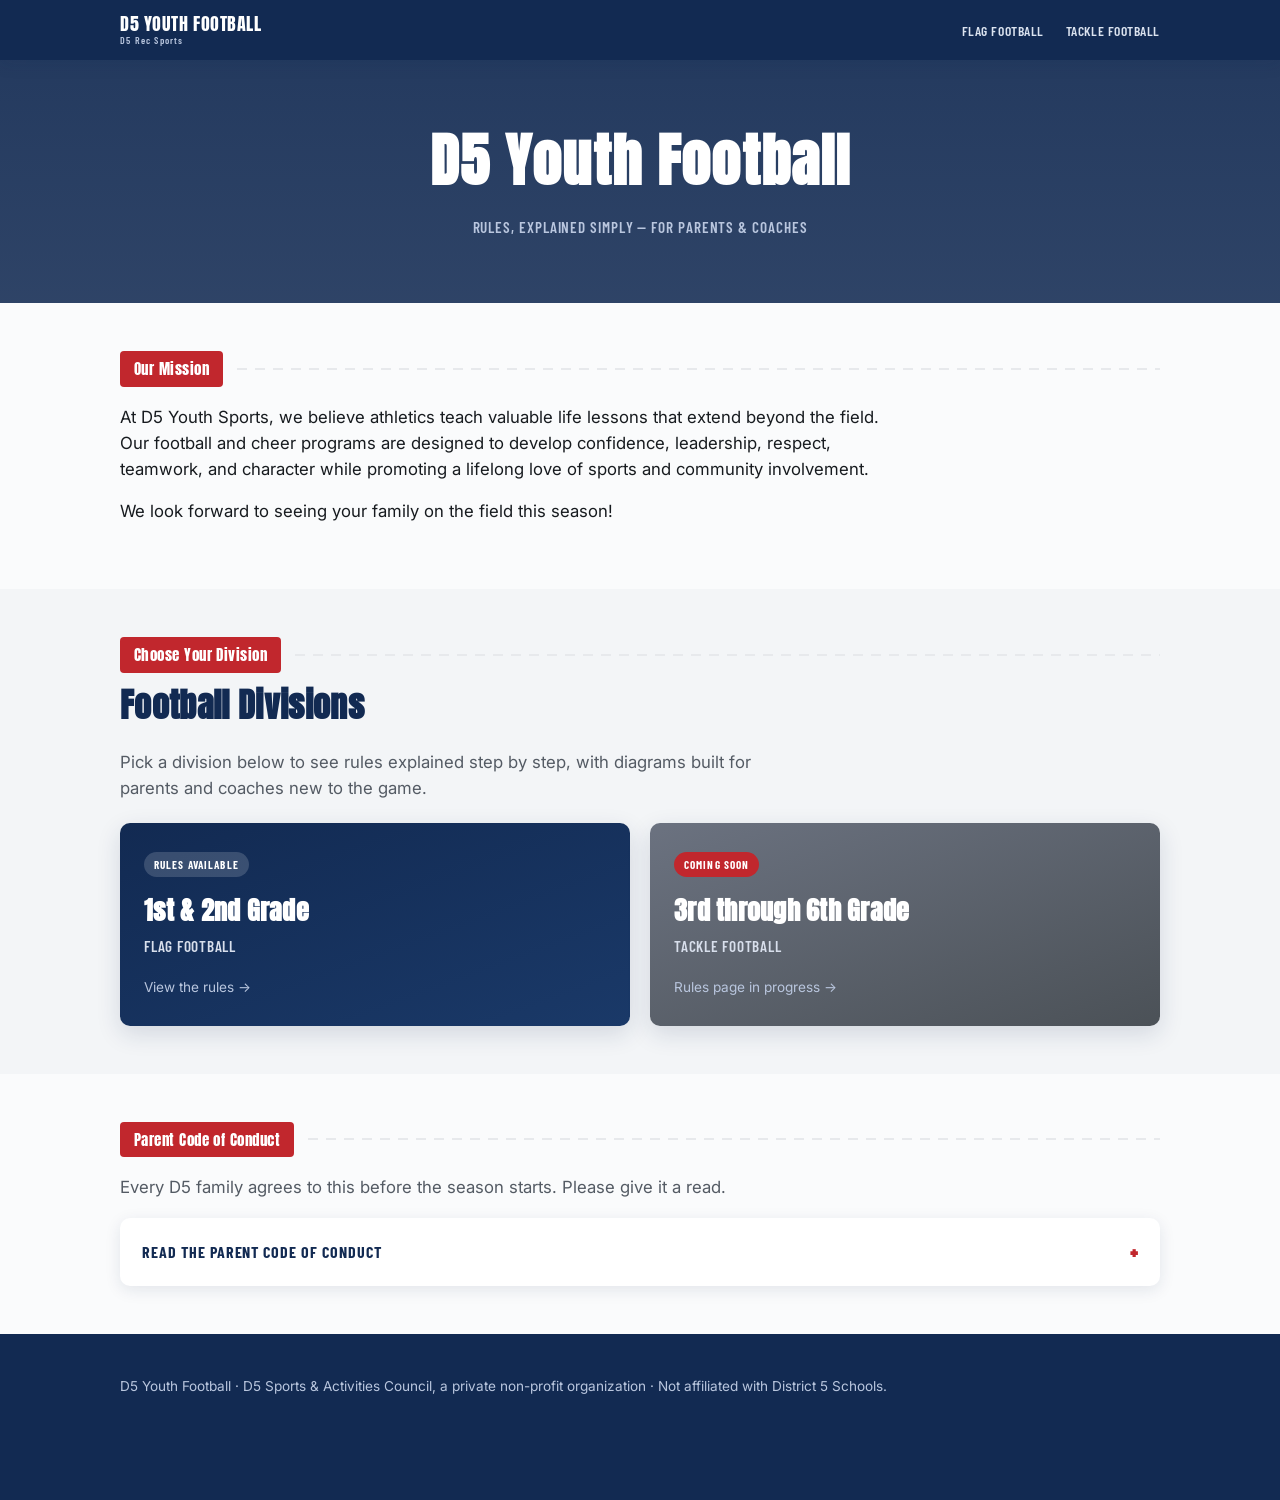
==== index.html @ 99e87cfe "Add files via upload" ====
<!DOCTYPE html>
<html lang="en">
<head>
<meta charset="UTF-8">
<meta name="viewport" content="width=device-width, initial-scale=1.0">
<title>D5 Youth Football — Rules, Made Simple</title>
<meta name="description" content="D5 Youth Football rules explained simply for parents and coaches — flag football (1st & 2nd grade) and tackle football (3rd–6th grade).">
<link rel="stylesheet" href="assets/styles.css">
</head>
<body>

<header class="site-header">
  <div class="wrap">
    <a href="index.html" class="brand">
      <img src="assets/images/rebels_logo.png" alt="D5 Rebels logo" onerror="this.style.display='none'">
      <span class="brand-text">D5 YOUTH FOOTBALL<small>D5 Rec Sports</small></span>
    </a>
    <nav>
      <a href="flag-football.html">Flag Football</a>
      <a href="tackle-football.html">Tackle Football</a>
    </nav>
  </div>
</header>

<section class="hero">
  <div class="wrap">
    <img class="hero-logo" src="assets/images/rebels_logo.png" alt="D5 Rebels logo" onerror="this.style.display='none'">
    <h1>D5 Youth Football</h1>
    <p class="tagline">Rules, Explained Simply — For Parents &amp; Coaches</p>
  </div>
</section>

<section id="mission">
  <div class="wrap">
    <div class="yard-marker"><span class="flag">Our Mission</span><span class="rule"></span></div>
    <p class="lede" style="max-width:760px; font-size:1.05rem; color:var(--ink);">
      At D5 Youth Sports, we believe athletics teach valuable life lessons that extend beyond the field.
      Our football and cheer programs are designed to develop confidence, leadership, respect, teamwork,
      and character while promoting a lifelong love of sports and community involvement.
    </p>
    <p class="lede" style="max-width:760px; font-size:1.05rem; color:var(--ink);">
      We look forward to seeing your family on the field this season!
    </p>
  </div>
</section>

<section class="alt" id="divisions">
  <div class="wrap">
    <div class="yard-marker"><span class="flag">Choose Your Division</span><span class="rule"></span></div>
    <h2 class="section-title">Football Divisions</h2>
    <p class="lede">Pick a division below to see rules explained step by step, with diagrams built for parents and coaches new to the game.</p>

    <div class="grid-2" style="margin-top:22px;">
      <a href="flag-football.html" class="division-card">
        <span class="badge">Rules Available</span>
        <h3>1st &amp; 2nd Grade</h3>
        <p>Flag Football</p>
        <div class="go">View the rules →</div>
      </a>

      <a href="tackle-football.html" class="division-card disabled">
        <span class="badge soon">Coming Soon</span>
        <h3>3rd through 6th Grade</h3>
        <p>Tackle Football</p>
        <div class="go">Rules page in progress →</div>
      </a>
    </div>
  </div>
</section>

<section id="conduct">
  <div class="wrap">
    <div class="yard-marker"><span class="flag">Parent Code of Conduct</span><span class="rule"></span></div>
    <p class="lede" style="margin-bottom:18px;">Every D5 family agrees to this before the season starts. Please give it a read.</p>

    <details class="expand">
      <summary>Read the Parent Code of Conduct</summary>
      <div class="body">
        <p>
          Parents — please note that D5SAC and D5Rebels is a private organization that is not affiliated
          with District 5 Schools. We reserve the right to deny participation to any parent or player for
          any reason. If you as a parent misbehave in any way during a D5Rebels event, we reserve the right
          to permanently suspend your participation, including the participation of your children. We have
          permanently banned parents and players for disrespectful behavior towards staff, officials, and
          other players.
        </p>
        <p>
          Sportsmanship is mandatory. Failure to abide by the parent code of conduct will result in your
          child being denied participation. Officials and coaches make mistakes all the time — they are
          human, and most are volunteering their time. Cheer <em>for</em> the kids and keep it positive.
          Leave the coaching to the coaches! If you're not qualified nor willing to donate your time to
          make it better, please keep negative comments and actions to yourself. We are not the MLB, NBA,
          or NFL — we are volunteers for games played by children. Keep it in perspective.
        </p>
        <p>Additionally, parents agree to abide by the terms and rules listed below:</p>
        <ul>
          <li>All practices and games are mandatory. Arriving on time to practices, and 30 minutes before game start, is crucial for the success of the team.</li>
          <li>An excused absence or tardiness must be communicated to the coach by a parent/guardian as soon as possible.</li>
          <li>Any unexcused absence in the week leading up to a game will automatically disqualify an athlete from participating in that game.</li>
          <li>Social media will not be used to bully, harass, or misrepresent a fellow athlete — either on the team or anyone within the D5Rebels program — per South Carolina Law 59-63-120.</li>
        </ul>
      </div>
    </details>
  </div>
</section>

<footer class="site-footer">
  <div class="wrap">
    <p>D5 Youth Football &middot; D5 Sports &amp; Activities Council, a private non-profit organization &middot; Not affiliated with District 5 Schools.</p>
  </div>
</footer>

<script src="assets/main.js"></script>
</body>
</html>
---- assets/styles.css ----
/* =========================================================
   D5 YOUTH FOOTBALL — shared design tokens & base styles
   ========================================================= */

@import url('https://fonts.googleapis.com/css2?family=Anton&family=Barlow+Condensed:wght@600;700&family=Inter:wght@400;500;600;700&display=swap');

:root {
  /* Brand palette — Rebels royal blue / gray / red */
  --rebel-blue:        #122A52;
  --rebel-blue-bright: #2E5CA6;
  --rebel-red:         #C1272D;
  --steel-gray:        #545B64;
  --light-gray:        #E7E9EC;
  --fog:                #F3F5F7;
  --chalk-white:       #FAFBFC;
  --ink:               #171B1F;

  /* Field-diagram palette (kept separate from brand palette on purpose) */
  --turf-green:      #2E7D46;
  --turf-green-dark: #235C34;
  --turf-line:       #FFFFFF;
  --turf-number:     #EAF3EC;

  /* Type */
  --font-display: 'Anton', 'Arial Narrow', sans-serif;
  --font-eyebrow: 'Barlow Condensed', 'Arial Narrow', sans-serif;
  --font-body:    'Inter', -apple-system, BlinkMacSystemFont, 'Segoe UI', sans-serif;

  /* Layout */
  --max-width: 1080px;
  --radius: 10px;
  --shadow-soft: 0 4px 16px rgba(18, 42, 82, 0.10);
  --shadow-card: 0 8px 24px rgba(18, 42, 82, 0.14);
}

* { box-sizing: border-box; }

html {
  scroll-behavior: smooth;
}

@media (prefers-reduced-motion: reduce) {
  html { scroll-behavior: auto; }
  * { animation-duration: 0.01ms !important; transition-duration: 0.01ms !important; }
}

body {
  margin: 0;
  font-family: var(--font-body);
  color: var(--ink);
  background: var(--chalk-white);
  line-height: 1.55;
  -webkit-font-smoothing: antialiased;
}

img { max-width: 100%; display: block; }

a { color: var(--rebel-blue-bright); text-decoration: none; }
a:hover { text-decoration: underline; }

:focus-visible {
  outline: 3px solid var(--rebel-red);
  outline-offset: 2px;
}

.wrap {
  max-width: var(--max-width);
  margin: 0 auto;
  padding: 0 20px;
}

/* ---------- Eyebrow / yard-marker labels ---------- */
.eyebrow {
  font-family: var(--font-eyebrow);
  font-weight: 700;
  text-transform: uppercase;
  letter-spacing: 0.14em;
  font-size: 0.78rem;
  color: var(--rebel-blue-bright);
}

/* ---------- Site header ---------- */
.site-header {
  background: var(--rebel-blue);
  color: #fff;
  padding: 14px 0;
  position: sticky;
  top: 0;
  z-index: 40;
  box-shadow: var(--shadow-soft);
}

.site-header .wrap {
  display: flex;
  align-items: center;
  justify-content: space-between;
  gap: 16px;
}

.brand {
  display: flex;
  align-items: center;
  gap: 12px;
  color: #fff;
}
.brand:hover { text-decoration: none; }

.brand img {
  height: 40px;
  width: 40px;
  object-fit: contain;
  border-radius: 6px;
  background: rgba(255,255,255,0.08);
}

.brand-text {
  font-family: var(--font-display);
  letter-spacing: 0.03em;
  font-size: 1.15rem;
  line-height: 1;
}
.brand-text small {
  display: block;
  font-family: var(--font-eyebrow);
  font-weight: 600;
  letter-spacing: 0.12em;
  font-size: 0.62rem;
  color: #B9C6DE;
  margin-top: 4px;
}

.site-header nav a {
  color: #DCE4F0;
  font-family: var(--font-eyebrow);
  font-weight: 600;
  letter-spacing: 0.04em;
  text-transform: uppercase;
  font-size: 0.85rem;
  margin-left: 18px;
}
.site-header nav a:hover { color: #fff; }

/* ---------- Hero ---------- */
.hero {
  background:
    linear-gradient(180deg, rgba(18,42,82,0.92), rgba(18,42,82,0.88)),
    repeating-linear-gradient(90deg, rgba(255,255,255,0.05) 0 2px, transparent 2px 64px);
  color: #fff;
  padding: 56px 0 64px;
  text-align: center;
}

.hero-logo {
  height: 96px;
  width: 96px;
  object-fit: contain;
  margin: 0 auto 18px;
  border-radius: 14px;
  background: rgba(255,255,255,0.08);
  padding: 8px;
}

.hero h1 {
  font-family: var(--font-display);
  font-size: clamp(2.2rem, 6vw, 3.6rem);
  letter-spacing: 0.02em;
  margin: 0 0 10px;
}

.hero p.tagline {
  font-family: var(--font-eyebrow);
  font-weight: 600;
  letter-spacing: 0.06em;
  text-transform: uppercase;
  color: #B9C6DE;
  font-size: 0.95rem;
  margin: 0;
}

/* ---------- Sections ---------- */
section { padding: 48px 0; }
section.alt { background: var(--fog); }

h2.section-title {
  font-family: var(--font-display);
  font-size: clamp(1.5rem, 4vw, 2.1rem);
  letter-spacing: 0.01em;
  color: var(--rebel-blue);
  margin: 6px 0 18px;
}

.lede {
  color: var(--steel-gray);
  font-size: 1.05rem;
  max-width: 640px;
}

/* ---------- Yard-marker section divider (signature element) ---------- */
.yard-marker {
  display: flex;
  align-items: center;
  gap: 14px;
  margin: 0 0 6px;
}
.yard-marker .flag {
  font-family: var(--font-display);
  background: var(--rebel-red);
  color: #fff;
  padding: 6px 14px;
  border-radius: 4px;
  font-size: 0.95rem;
  letter-spacing: 0.03em;
  white-space: nowrap;
}
.yard-marker .rule {
  flex: 1;
  height: 2px;
  background: repeating-linear-gradient(90deg, var(--light-gray) 0 10px, transparent 10px 18px);
}

/* ---------- Cards ---------- */
.card {
  background: #fff;
  border-radius: var(--radius);
  box-shadow: var(--shadow-soft);
  padding: 24px;
}

.grid-2 {
  display: grid;
  grid-template-columns: 1fr 1fr;
  gap: 20px;
}

@media (max-width: 720px) {
  .grid-2 { grid-template-columns: 1fr; }
}

/* ---------- Division picker ---------- */
.division-card {
  display: block;
  background: linear-gradient(160deg, var(--rebel-blue), #1A3968);
  color: #fff;
  border-radius: var(--radius);
  padding: 28px 24px;
  box-shadow: var(--shadow-card);
  transition: transform 0.15s ease, box-shadow 0.15s ease;
  position: relative;
  overflow: hidden;
}
.division-card:hover, .division-card:focus-visible {
  transform: translateY(-3px);
  text-decoration: none;
  box-shadow: 0 12px 28px rgba(18,42,82,0.22);
}
.division-card.disabled {
  background: linear-gradient(160deg, #6b7280, #4B5157);
  cursor: default;
}
.division-card .badge {
  font-family: var(--font-eyebrow);
  font-weight: 700;
  letter-spacing: 0.1em;
  text-transform: uppercase;
  font-size: 0.7rem;
  background: rgba(255,255,255,0.16);
  display: inline-block;
  padding: 4px 10px;
  border-radius: 20px;
  margin-bottom: 14px;
}
.division-card .badge.soon { background: var(--rebel-red); }
.division-card h3 {
  font-family: var(--font-display);
  font-size: 1.6rem;
  margin: 0 0 4px;
  letter-spacing: 0.01em;
}
.division-card p {
  margin: 0;
  color: #D8DFEC;
  font-family: var(--font-eyebrow);
  font-weight: 600;
  letter-spacing: 0.05em;
  text-transform: uppercase;
  font-size: 0.95rem;
}
.division-card .go {
  margin-top: 18px;
  font-size: 0.85rem;
  color: #B9C6DE;
}

/* ---------- Details / expand (code of conduct) ---------- */
details.expand {
  background: #fff;
  border-radius: var(--radius);
  box-shadow: var(--shadow-soft);
  padding: 18px 22px;
}
details.expand summary {
  cursor: pointer;
  font-family: var(--font-eyebrow);
  font-weight: 700;
  text-transform: uppercase;
  letter-spacing: 0.06em;
  color: var(--rebel-blue);
  list-style: none;
  display: flex;
  align-items: center;
  justify-content: space-between;
}
details.expand summary::-webkit-details-marker { display: none; }
details.expand summary::after {
  content: "+";
  font-family: var(--font-display);
  font-size: 1.3rem;
  color: var(--rebel-red);
  transition: transform 0.2s ease;
}
details.expand[open] summary::after { transform: rotate(45deg); }
details.expand .body { padding-top: 14px; color: var(--steel-gray); }
details.expand .body p { margin: 0 0 12px; }
details.expand .body ul { margin: 0 0 12px; padding-left: 20px; }

/* ---------- Footer ---------- */
.site-footer {
  background: var(--rebel-blue);
  color: #B9C6DE;
  padding: 28px 0 90px; /* extra bottom padding so glossary drawer never covers content */
  font-size: 0.85rem;
}
.site-footer a { color: #fff; }

/* ---------- Sticky sub-nav (rules pages) ---------- */
.subnav {
  position: sticky;
  top: 68px;
  z-index: 30;
  background: #fff;
  border-bottom: 1px solid var(--light-gray);
  box-shadow: 0 2px 8px rgba(0,0,0,0.04);
  overflow-x: auto;
  white-space: nowrap;
}
.subnav .wrap { padding: 10px 20px; }
.subnav a {
  font-family: var(--font-eyebrow);
  font-weight: 600;
  text-transform: uppercase;
  letter-spacing: 0.04em;
  font-size: 0.78rem;
  color: var(--steel-gray);
  margin-right: 22px;
  padding-bottom: 4px;
  border-bottom: 2px solid transparent;
}
.subnav a:hover, .subnav a.active {
  color: var(--rebel-blue);
  border-bottom-color: var(--rebel-red);
  text-decoration: none;
}

/* ---------- Rule callouts ---------- */
.callout {
  border-left: 4px solid var(--rebel-red);
  background: #FCEEEE;
  padding: 14px 18px;
  border-radius: 6px;
  margin: 18px 0;
  font-size: 0.95rem;
}
.callout strong { color: var(--rebel-red); }

.callout.blue {
  border-left-color: var(--rebel-blue-bright);
  background: #EBF1FA;
}
.callout.blue strong { color: var(--rebel-blue-bright); }

/* ---------- Stat pills (scoring) ---------- */
.pill-row {
  display: flex;
  flex-wrap: wrap;
  gap: 14px;
  margin-top: 18px;
}
.pill {
  background: #fff;
  border-radius: var(--radius);
  box-shadow: var(--shadow-soft);
  padding: 18px 22px;
  flex: 1 1 150px;
  text-align: center;
}
.pill .num {
  font-family: var(--font-display);
  font-size: 2.2rem;
  color: var(--rebel-red);
  line-height: 1;
}
.pill .label {
  font-family: var(--font-eyebrow);
  font-weight: 600;
  text-transform: uppercase;
  letter-spacing: 0.05em;
  font-size: 0.8rem;
  color: var(--steel-gray);
  margin-top: 6px;
}

/* ---------- Diagram containers ---------- */
.diagram-wrap {
  background: #fff;
  border-radius: var(--radius);
  box-shadow: var(--shadow-soft);
  padding: 18px;
  margin-top: 18px;
}
.diagram-wrap svg { width: 100%; height: auto; display: block; }
.diagram-caption {
  font-family: var(--font-eyebrow);
  text-transform: uppercase;
  letter-spacing: 0.06em;
  font-size: 0.72rem;
  color: var(--steel-gray);
  text-align: center;
  margin-top: 10px;
}

/* ---------- Hover/tap tooltip for position diagram ---------- */
.field-hotspot {
  cursor: pointer;
}
.field-hotspot circle { transition: r 0.12s ease, filter 0.12s ease; }
.field-hotspot:hover circle,
.field-hotspot.active circle {
  filter: brightness(1.15);
}

#position-tooltip {
  position: absolute;
  max-width: 240px;
  background: var(--rebel-blue);
  color: #fff;
  padding: 10px 14px;
  border-radius: 8px;
  font-size: 0.85rem;
  line-height: 1.4;
  box-shadow: var(--shadow-card);
  pointer-events: none;
  opacity: 0;
  transform: translate(-50%, -10px);
  transition: opacity 0.12s ease;
  z-index: 50;
}
#position-tooltip.show { opacity: 1; }
#position-tooltip strong { display: block; font-family: var(--font-eyebrow); text-transform: uppercase; letter-spacing: 0.05em; font-size: 0.72rem; color: #FFD6D8; margin-bottom: 3px; }

.diagram-hint {
  font-family: var(--font-eyebrow);
  font-weight: 600;
  text-transform: uppercase;
  letter-spacing: 0.05em;
  font-size: 0.75rem;
  color: var(--rebel-blue-bright);
  text-align: center;
  margin-top: 10px;
}

/* ---------- Coming soon page ---------- */
.coming-soon {
  text-align: center;
  padding: 90px 0;
}
.coming-soon .badge-lg {
  display: inline-block;
  font-family: var(--font-eyebrow);
  font-weight: 700;
  letter-spacing: 0.1em;
  text-transform: uppercase;
  background: var(--rebel-red);
  color: #fff;
  padding: 6px 16px;
  border-radius: 20px;
  margin-bottom: 18px;
  font-size: 0.8rem;
}

/* =========================================================
   GLOSSARY — bottom slide-up drawer
   ========================================================= */
#glossary-bar {
  position: fixed;
  left: 0; right: 0; bottom: 0;
  z-index: 60;
  background: var(--rebel-blue);
  color: #fff;
  box-shadow: 0 -6px 20px rgba(0,0,0,0.18);
}

#glossary-toggle {
  width: 100%;
  border: none;
  background: transparent;
  color: #fff;
  font-family: var(--font-eyebrow);
  font-weight: 700;
  text-transform: uppercase;
  letter-spacing: 0.08em;
  font-size: 0.85rem;
  padding: 12px 20px;
  display: flex;
  align-items: center;
  justify-content: center;
  gap: 10px;
  cursor: pointer;
}
#glossary-toggle .arrow {
  display: inline-block;
  transition: transform 0.2s ease;
  font-size: 1rem;
}
#glossary-bar.open #glossary-toggle .arrow { transform: rotate(180deg); }

#glossary-panel {
  max-height: 0;
  overflow-y: auto;
  transition: max-height 0.28s ease;
  background: #fff;
  color: var(--ink);
}
#glossary-bar.open #glossary-panel {
  max-height: 48vh;
}

#glossary-panel .wrap {
  padding: 18px 20px 22px;
}

.glossary-grid {
  display: grid;
  grid-template-columns: repeat(auto-fill, minmax(220px, 1fr));
  gap: 14px 24px;
}
.glossary-grid dt {
  font-family: var(--font-eyebrow);
  font-weight: 700;
  color: var(--rebel-blue);
  text-transform: uppercase;
  letter-spacing: 0.04em;
  font-size: 0.85rem;
}
.glossary-grid dd {
  margin: 2px 0 0;
  color: var(--steel-gray);
  font-size: 0.88rem;
}

@media (max-width: 600px) {
  .site-header .brand-text { font-size: 1rem; }
  .subnav { top: 60px; }
}
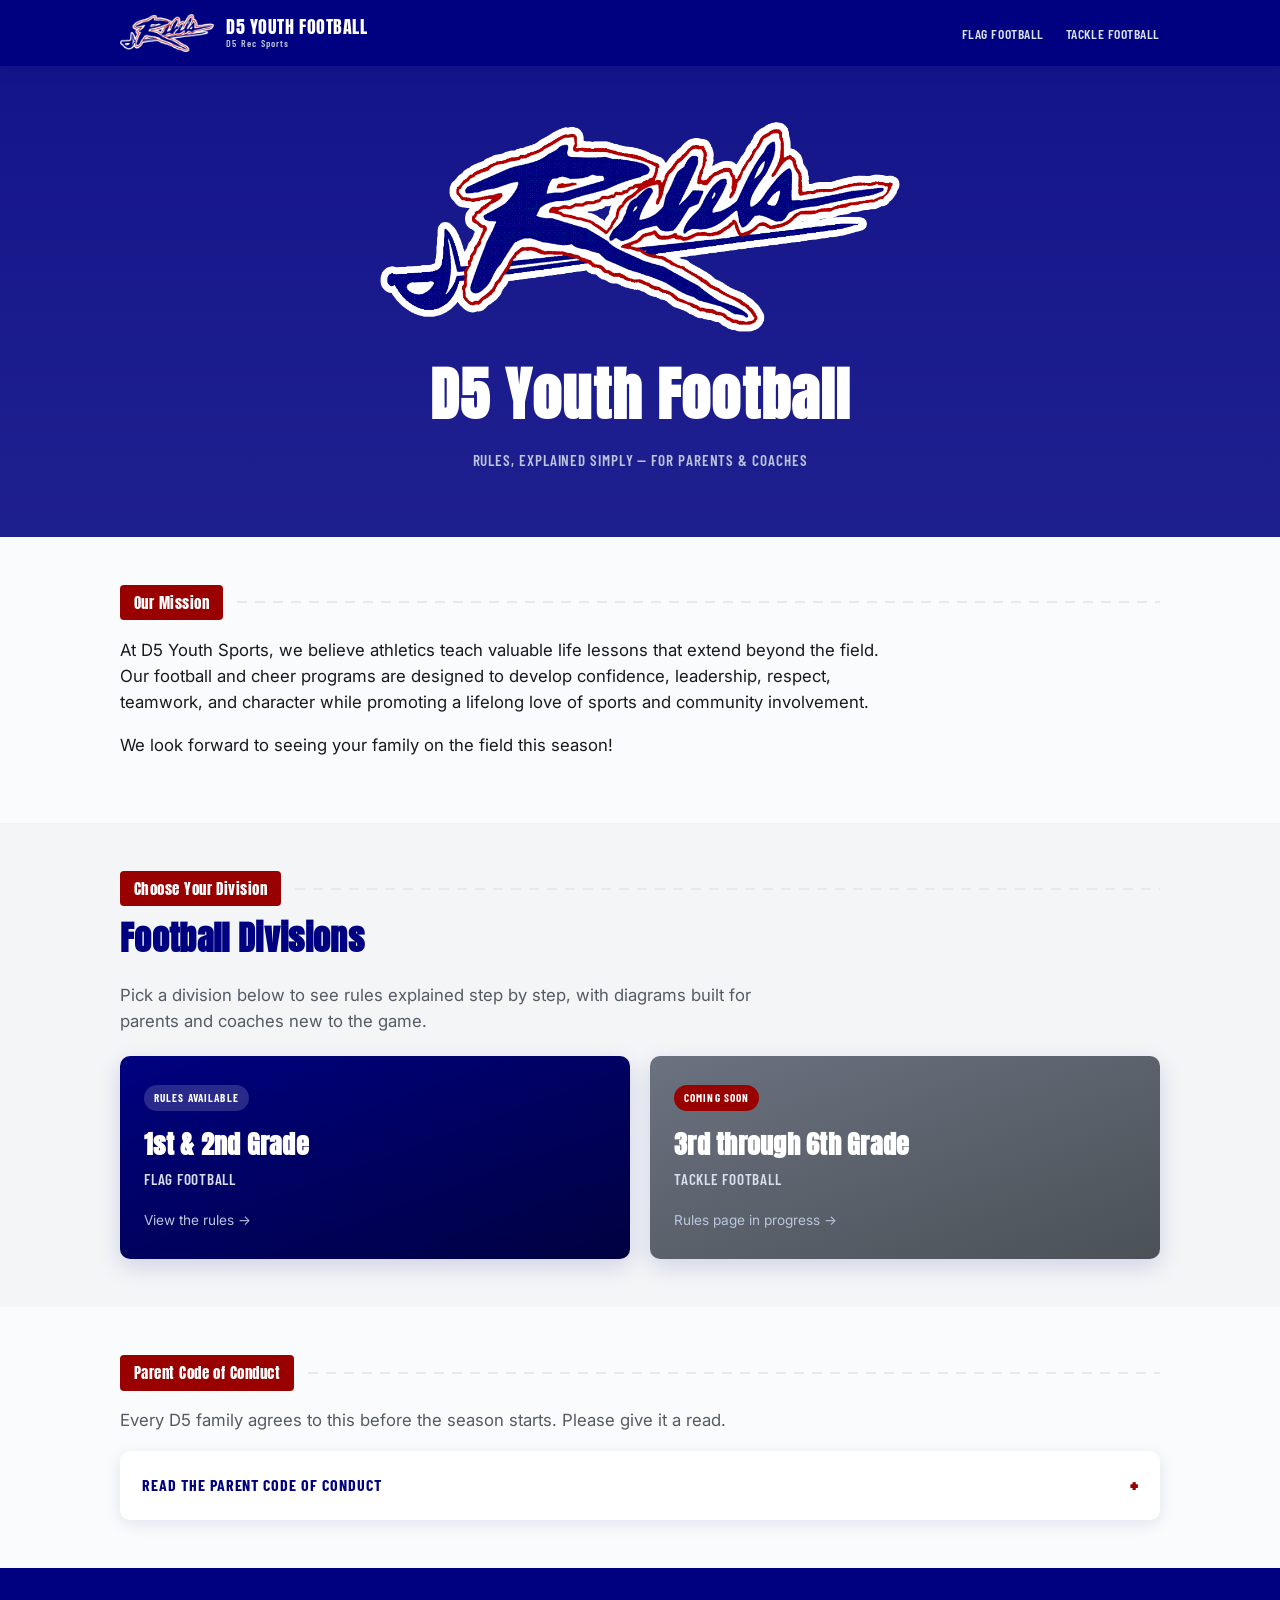
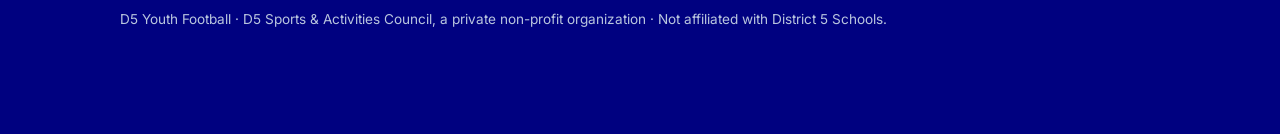
==== commit 073d9525: "Update index.html" ====
--- a/index.html
+++ b/index.html
@@ -5,7 +5,7 @@
 <meta name="viewport" content="width=device-width, initial-scale=1.0">
 <title>D5 Youth Football — Rules, Made Simple</title>
 <meta name="description" content="D5 Youth Football rules explained simply for parents and coaches — flag football (1st & 2nd grade) and tackle football (3rd–6th grade).">
-<link rel="stylesheet" href="assets/styles.css">
+<link rel="stylesheet" href="assets/styles.css?v=2">
 </head>
 <body>
 
--- a/assets/styles.css
+++ b/assets/styles.css
@@ -6,9 +6,9 @@
 
 :root {
   /* Brand palette — Rebels royal blue / gray / red */
-  --rebel-blue:        #122A52;
-  --rebel-blue-bright: #2E5CA6;
-  --rebel-red:         #C1272D;
+  --rebel-blue:        #000180;
+  --rebel-blue-bright: #3D40FF;
+  --rebel-red:         #990000;
   --steel-gray:        #545B64;
   --light-gray:        #E7E9EC;
   --fog:                #F3F5F7;
@@ -29,8 +29,8 @@
   /* Layout */
   --max-width: 1080px;
   --radius: 10px;
-  --shadow-soft: 0 4px 16px rgba(18, 42, 82, 0.10);
-  --shadow-card: 0 8px 24px rgba(18, 42, 82, 0.14);
+  --shadow-soft: 0 4px 16px rgba(0, 1, 128, 0.10);
+  --shadow-card: 0 8px 24px rgba(0, 1, 128, 0.14);
 }
 
 * { box-sizing: border-box; }
@@ -106,11 +106,9 @@
 .brand:hover { text-decoration: none; }
 
 .brand img {
-  height: 40px;
-  width: 40px;
+  height: 38px;
+  width: auto;
   object-fit: contain;
-  border-radius: 6px;
-  background: rgba(255,255,255,0.08);
 }
 
 .brand-text {
@@ -143,7 +141,7 @@
 /* ---------- Hero ---------- */
 .hero {
   background:
-    linear-gradient(180deg, rgba(18,42,82,0.92), rgba(18,42,82,0.88)),
+    linear-gradient(180deg, rgba(0,1,128,0.92), rgba(0,1,128,0.88)),
     repeating-linear-gradient(90deg, rgba(255,255,255,0.05) 0 2px, transparent 2px 64px);
   color: #fff;
   padding: 56px 0 64px;
@@ -151,13 +149,10 @@
 }
 
 .hero-logo {
-  height: 96px;
-  width: 96px;
-  object-fit: contain;
+  max-width: 520px;
+  width: 85%;
+  height: auto;
   margin: 0 auto 18px;
-  border-radius: 14px;
-  background: rgba(255,255,255,0.08);
-  padding: 8px;
 }
 
 .hero h1 {
@@ -239,7 +234,7 @@
 /* ---------- Division picker ---------- */
 .division-card {
   display: block;
-  background: linear-gradient(160deg, var(--rebel-blue), #1A3968);
+  background: linear-gradient(160deg, var(--rebel-blue), #000140);
   color: #fff;
   border-radius: var(--radius);
   padding: 28px 24px;
@@ -251,7 +246,7 @@
 .division-card:hover, .division-card:focus-visible {
   transform: translateY(-3px);
   text-decoration: none;
-  box-shadow: 0 12px 28px rgba(18,42,82,0.22);
+  box-shadow: 0 12px 28px rgba(0,1,128,0.22);
 }
 .division-card.disabled {
   background: linear-gradient(160deg, #6b7280, #4B5157);
